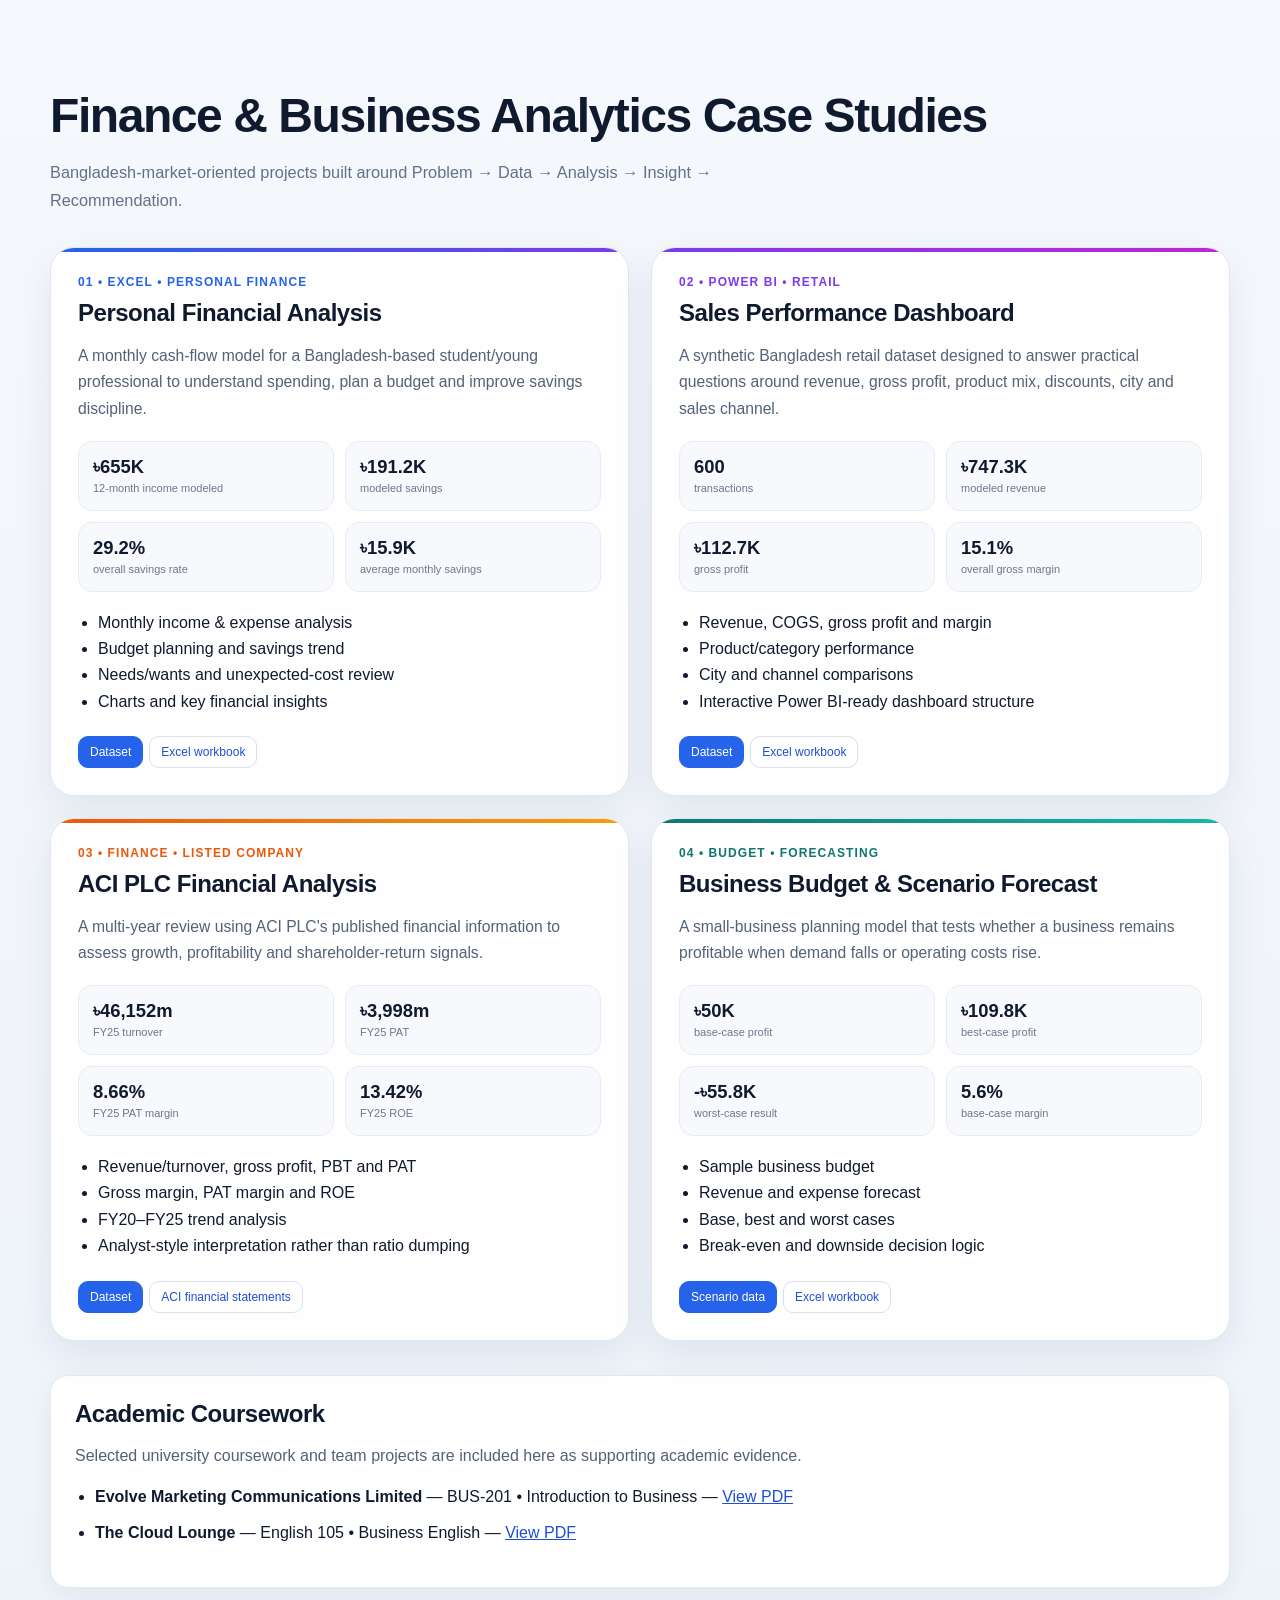
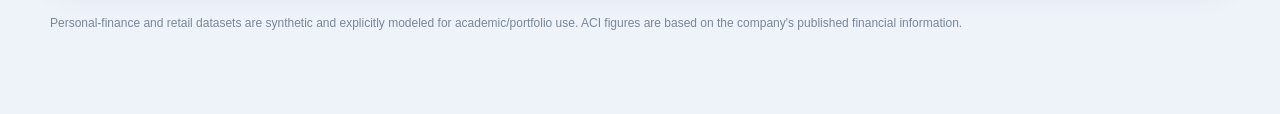
==== case-studies.html @ 83a497c0 "Add files via upload" ====
<!DOCTYPE html>

<html lang="en">
<head>
<meta charset="utf-8"/>
<meta content="width=device-width,initial-scale=1" name="viewport"/>
<title>Nazibul Islam | Finance &amp; Analytics Case Studies</title>
<style>

body{font-family:Arial,sans-serif;margin:0;background:#f6f8fb;color:#142033}
.wrap{max-width:1100px;margin:auto;padding:48px 22px}
h1{margin-bottom:8px}.sub{color:#617083;margin-bottom:32px}
.grid{display:grid;grid-template-columns:repeat(auto-fit,minmax(300px,1fr));gap:20px}
.card{background:#fff;border:1px solid #e3e8ef;border-radius:18px;padding:24px;box-shadow:0 8px 28px rgba(20,32,51,.06)}
.tag{font-size:12px;font-weight:700;letter-spacing:.08em;color:#4263eb}
h2{font-size:22px;margin:10px 0}.problem{color:#536275;line-height:1.55}
.metrics{display:grid;grid-template-columns:1fr 1fr;gap:10px;margin:18px 0}
.metric{background:#f2f5f9;padding:13px;border-radius:12px}.metric b{display:block;font-size:19px}.metric span{font-size:11px;color:#6c7888}
ul{padding-left:20px;line-height:1.65}.links a{display:inline-block;margin:5px 6px 0 0;padding:8px 11px;border:1px solid #d9e0ea;border-radius:9px;text-decoration:none;color:#1c4ed8;font-size:12px}
.note{font-size:12px;color:#7a8796;margin-top:28px}

.academic-extension{margin-top:34px;background:#fff;border:1px solid #e3e8ef;border-radius:18px;padding:24px;box-shadow:0 8px 28px rgba(20,32,51,.06)}
.academic-extension h2{margin:0 0 8px}
.academic-extension p{color:#536275;line-height:1.55}
.academic-extension li{margin:.6rem 0}
.academic-extension a{color:#1c4ed8}

:root{--ink:#101a2e;--muted:#627089;--line:#dfe7f3;--blue:#2563eb;--purple:#7c3aed;--orange:#ea580c;--teal:#0f766e}
body{font-family:"DM Sans",Inter,Arial,sans-serif;background:linear-gradient(180deg,#f5f8fc,#eef3fa);color:var(--ink)}
.wrap{max-width:1180px;padding:56px 24px 72px}.wrap>h1{font-size:clamp(2rem,4vw,3rem);letter-spacing:-.03em}.sub{font-size:1.02rem;line-height:1.7;max-width:780px;color:var(--muted)}
.grid{grid-template-columns:repeat(2,minmax(0,1fr));gap:22px}
.card{position:relative;border:1px solid var(--line);border-radius:24px;padding:27px;background:rgba(255,255,255,.94);box-shadow:0 14px 38px rgba(22,44,78,.08);transition:.28s ease;overflow:hidden}
.card:before{content:"";position:absolute;left:0;right:0;top:0;height:4px;background:linear-gradient(90deg,var(--blue),var(--purple))}.card:nth-child(2):before{background:linear-gradient(90deg,var(--purple),#c026d3)}.card:nth-child(3):before{background:linear-gradient(90deg,var(--orange),#f59e0b)}.card:nth-child(4):before{background:linear-gradient(90deg,var(--teal),#14b8a6)}
.card:hover{transform:translateY(-6px);box-shadow:0 22px 48px rgba(22,44,78,.13)}
.tag{color:var(--blue);font-weight:800;letter-spacing:.09em}.card:nth-child(2) .tag{color:var(--purple)}.card:nth-child(3) .tag{color:var(--orange)}.card:nth-child(4) .tag{color:var(--teal)}
h2{font-size:1.5rem;letter-spacing:-.02em}.problem{font-size:.98rem;line-height:1.7}.metrics{gap:11px}.metric{border:1px solid #e8edf4;background:#f7f9fc;border-radius:14px;padding:14px}.metric b{font-size:1.15rem}.links a{border-radius:10px;background:#fff}.links a:first-child{background:var(--blue);border-color:var(--blue);color:#fff}
@media(max-width:780px){.grid{grid-template-columns:1fr}.wrap{padding-top:36px}}
</style>
</head>
<body><main class="wrap">
<h1>Finance &amp; Business Analytics Case Studies</h1>
<p class="sub">Bangladesh-market-oriented projects built around Problem → Data → Analysis → Insight → Recommendation.</p>
<div class="grid">
<section class="card" id="personal-finance">
<div class="tag">01 • EXCEL • PERSONAL FINANCE</div><h2>Personal Financial Analysis</h2>
<p class="problem">A monthly cash-flow model for a Bangladesh-based student/young professional to understand spending, plan a budget and improve savings discipline.</p>
<div class="metrics"><div class="metric"><b>৳655K</b><span>12-month income modeled</span></div><div class="metric"><b>৳191.2K</b><span>modeled savings</span></div><div class="metric"><b>29.2%</b><span>overall savings rate</span></div><div class="metric"><b>৳15.9K</b><span>average monthly savings</span></div></div>
<ul><li>Monthly income &amp; expense analysis</li><li>Budget planning and savings trend</li><li>Needs/wants and unexpected-cost review</li><li>Charts and key financial insights</li></ul>
<div class="links"><a href="../projects/personal_finance_bangladesh_synthetic.csv">Dataset</a><a href="../projects/Nazibul_Bangladesh_Analytics_Project_Pack.xlsx">Excel workbook</a></div>
</section>
<section class="card" id="sales-performance">
<div class="tag">02 • POWER BI • RETAIL</div><h2>Sales Performance Dashboard</h2>
<p class="problem">A synthetic Bangladesh retail dataset designed to answer practical questions around revenue, gross profit, product mix, discounts, city and sales channel.</p>
<div class="metrics"><div class="metric"><b>600</b><span>transactions</span></div><div class="metric"><b>৳747.3K</b><span>modeled revenue</span></div><div class="metric"><b>৳112.7K</b><span>gross profit</span></div><div class="metric"><b>15.1%</b><span>overall gross margin</span></div></div>
<ul><li>Revenue, COGS, gross profit and margin</li><li>Product/category performance</li><li>City and channel comparisons</li><li>Interactive Power BI-ready dashboard structure</li></ul>
<div class="links"><a href="../projects/retail_sales_bangladesh_synthetic.csv">Dataset</a><a href="../projects/Nazibul_Bangladesh_Analytics_Project_Pack.xlsx">Excel workbook</a></div>
</section>
<section class="card" id="aci-analysis">
<div class="tag">03 • FINANCE • LISTED COMPANY</div><h2>ACI PLC Financial Analysis</h2>
<p class="problem">A multi-year review using ACI PLC's published financial information to assess growth, profitability and shareholder-return signals.</p>
<div class="metrics"><div class="metric"><b>৳46,152m</b><span>FY25 turnover</span></div><div class="metric"><b>৳3,998m</b><span>FY25 PAT</span></div><div class="metric"><b>8.66%</b><span>FY25 PAT margin</span></div><div class="metric"><b>13.42%</b><span>FY25 ROE</span></div></div>
<ul><li>Revenue/turnover, gross profit, PBT and PAT</li><li>Gross margin, PAT margin and ROE</li><li>FY20–FY25 trend analysis</li><li>Analyst-style interpretation rather than ratio dumping</li></ul>
<div class="links"><a href="../projects/retail_sales_bangladesh_synthetic.csv">Dataset</a><a href="https://www.aci-bd.com/financials/" rel="noopener noreferrer" target="_blank">ACI financial statements</a></div>
</section>
<section class="card" id="budget-forecast">
<div class="tag">04 • BUDGET • FORECASTING</div><h2>Business Budget &amp; Scenario Forecast</h2>
<p class="problem">A small-business planning model that tests whether a business remains profitable when demand falls or operating costs rise.</p>
<div class="metrics"><div class="metric"><b>৳50K</b><span>base-case profit</span></div><div class="metric"><b>৳109.8K</b><span>best-case profit</span></div><div class="metric"><b>-৳55.8K</b><span>worst-case result</span></div><div class="metric"><b>5.6%</b><span>base-case margin</span></div></div>
<ul><li>Sample business budget</li><li>Revenue and expense forecast</li><li>Base, best and worst cases</li><li>Break-even and downside decision logic</li></ul>
<div class="links"><a href="../projects/business_budget_scenarios.csv">Scenario data</a><a href="../projects/Nazibul_Bangladesh_Analytics_Project_Pack.xlsx">Excel workbook</a></div>
</section>
</div>
<section class="academic-extension"><h2>Academic Coursework</h2><p>Selected university coursework and team projects are included here as supporting academic evidence.</p><ul><li><strong>Evolve Marketing Communications Limited</strong> — BUS-201 • Introduction to Business — <a href="The_Evolve_MCL.pdf" rel="noopener noreferrer" target="_blank">View PDF</a></li><li><strong>The Cloud Lounge</strong> — English 105 • Business English — <a href="The_Cloud_Lounge.pdf" rel="noopener noreferrer" target="_blank">View PDF</a></li></ul></section><p class="note">Personal-finance and retail datasets are synthetic and explicitly modeled for academic/portfolio use. ACI figures are based on the company's published financial information.</p>
</main></body></html>
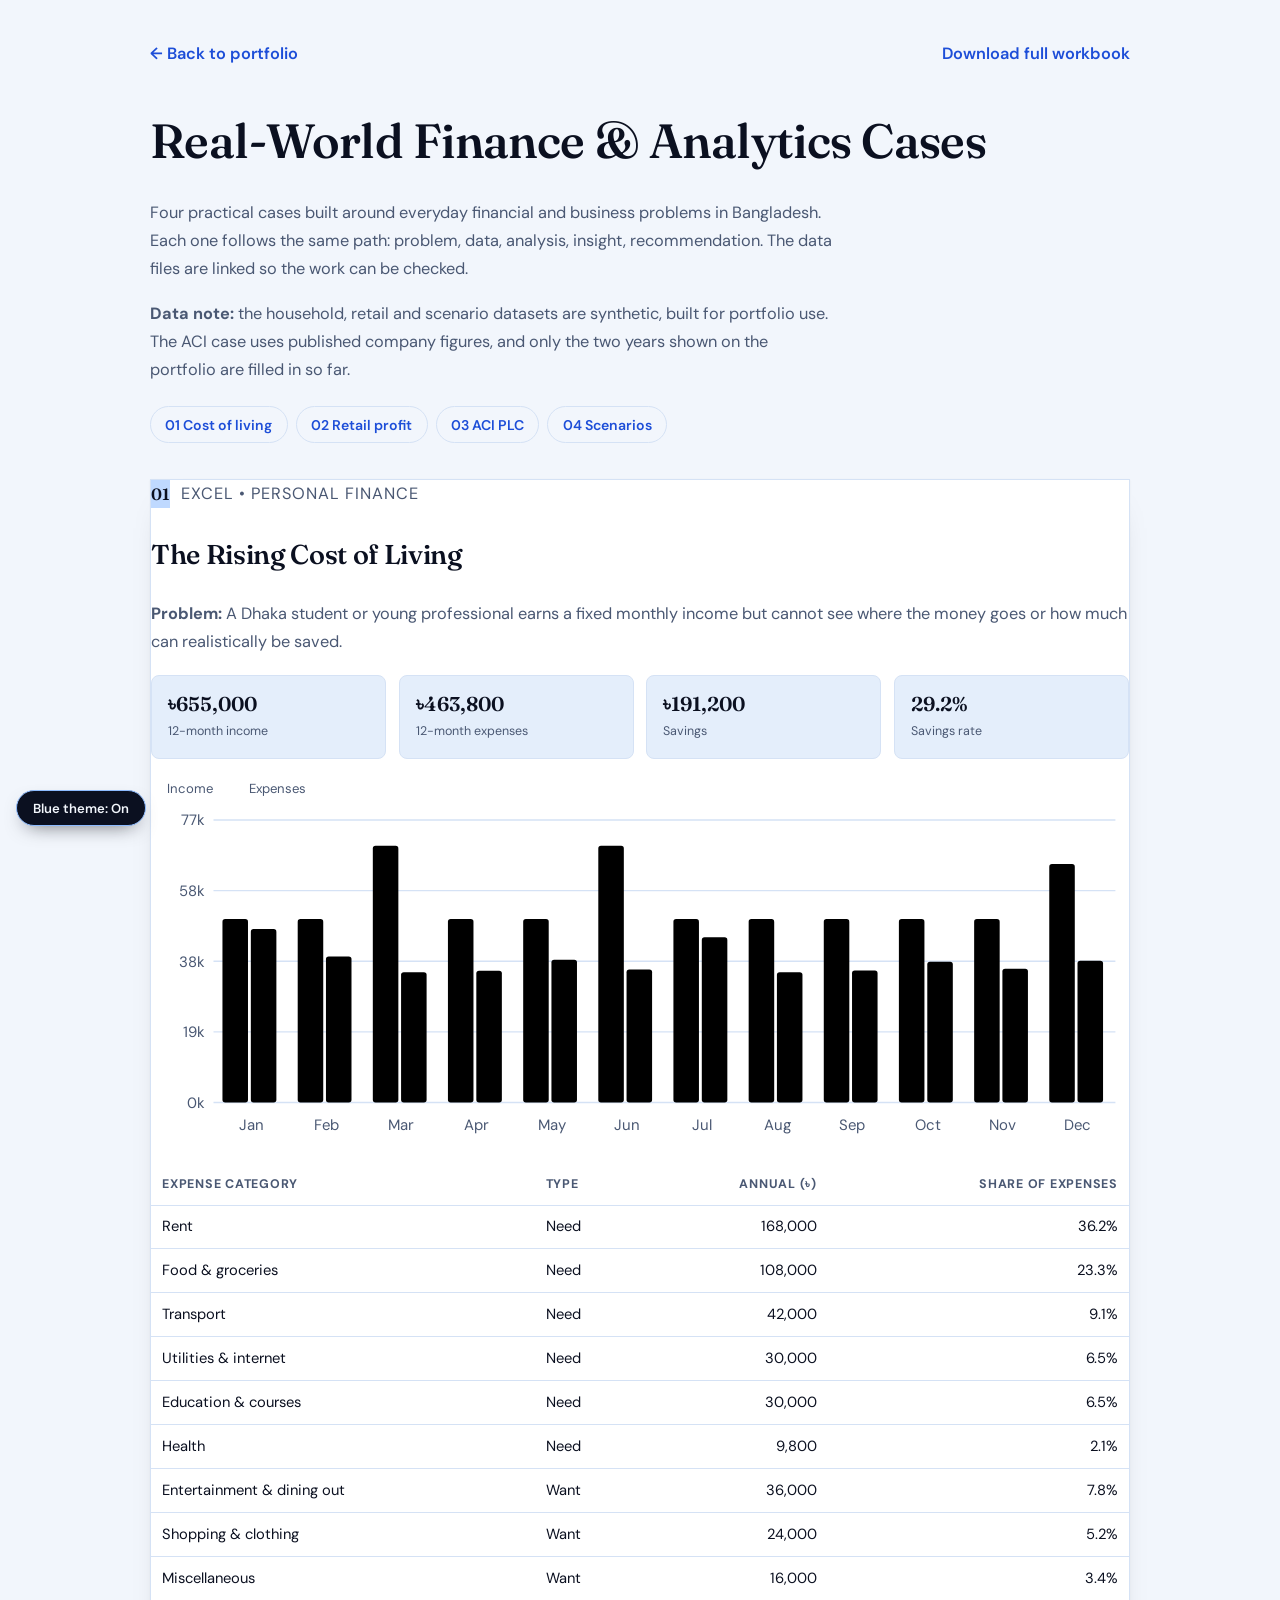
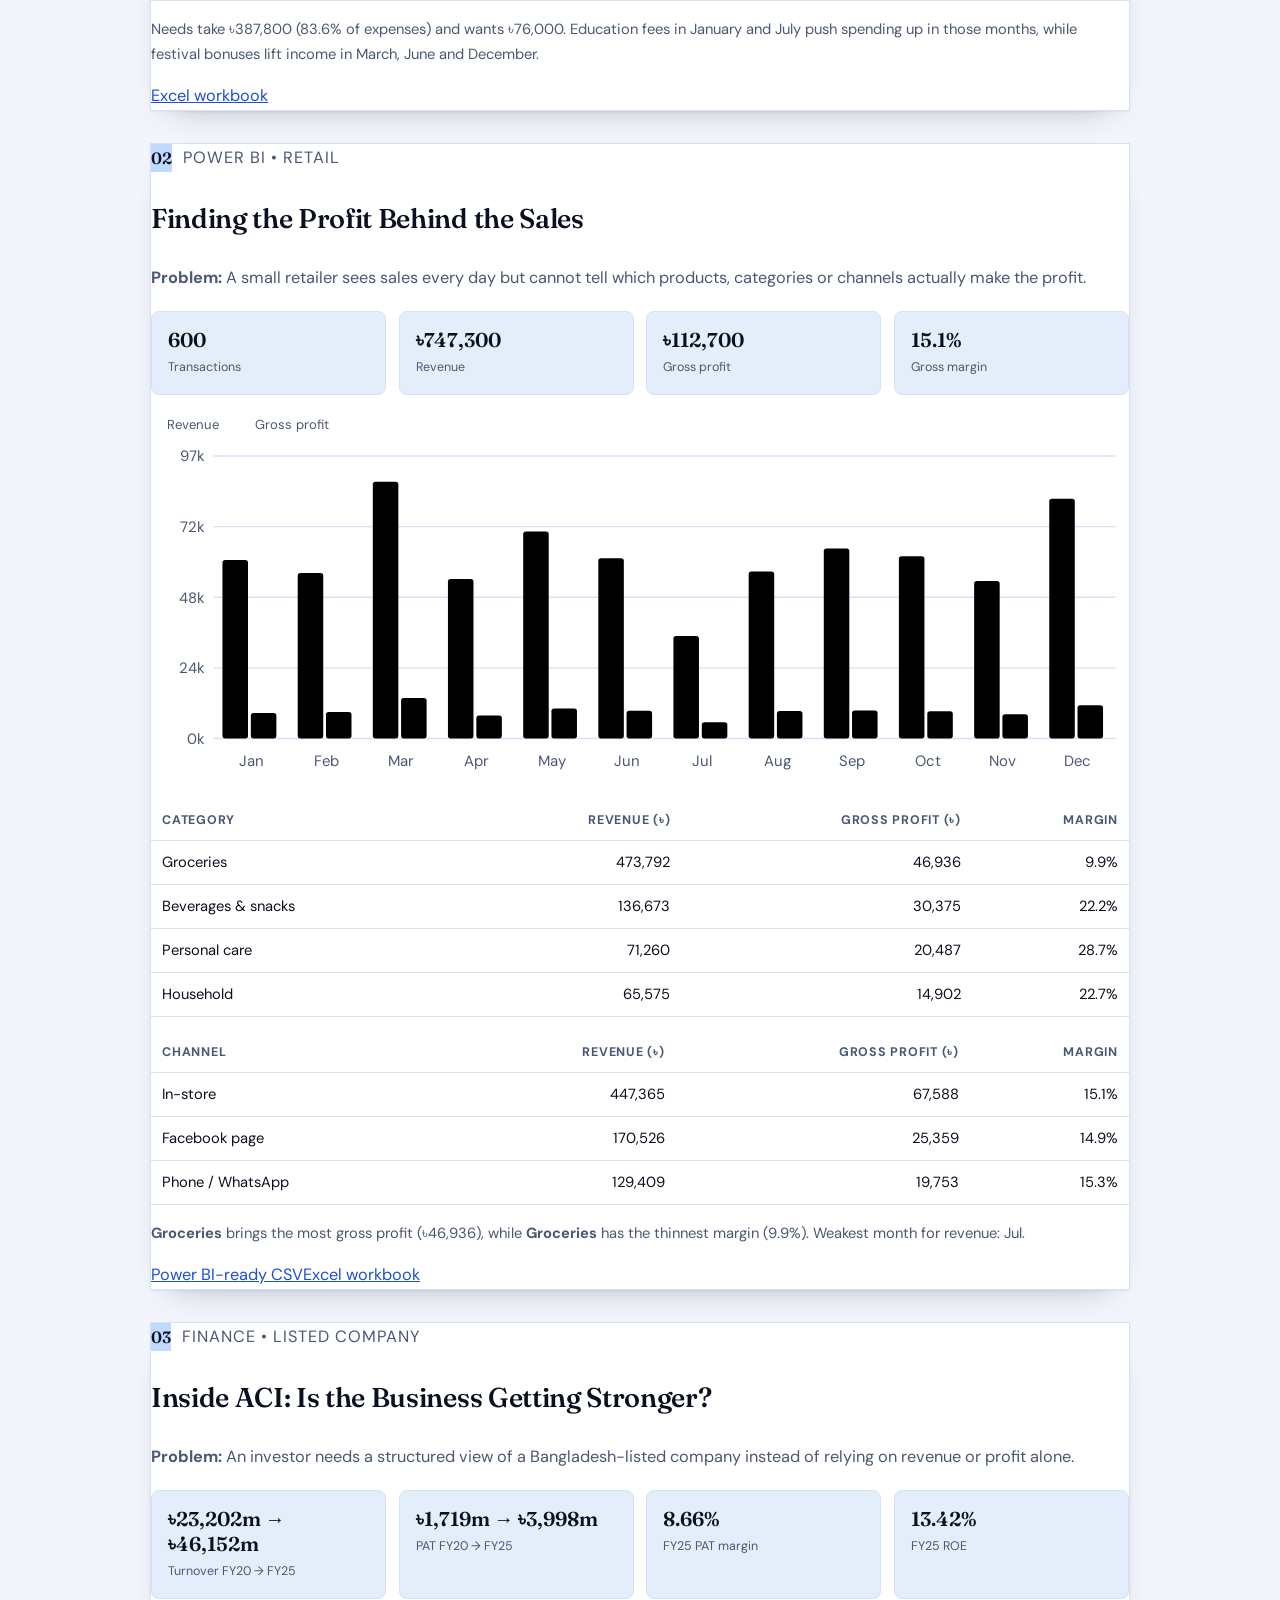
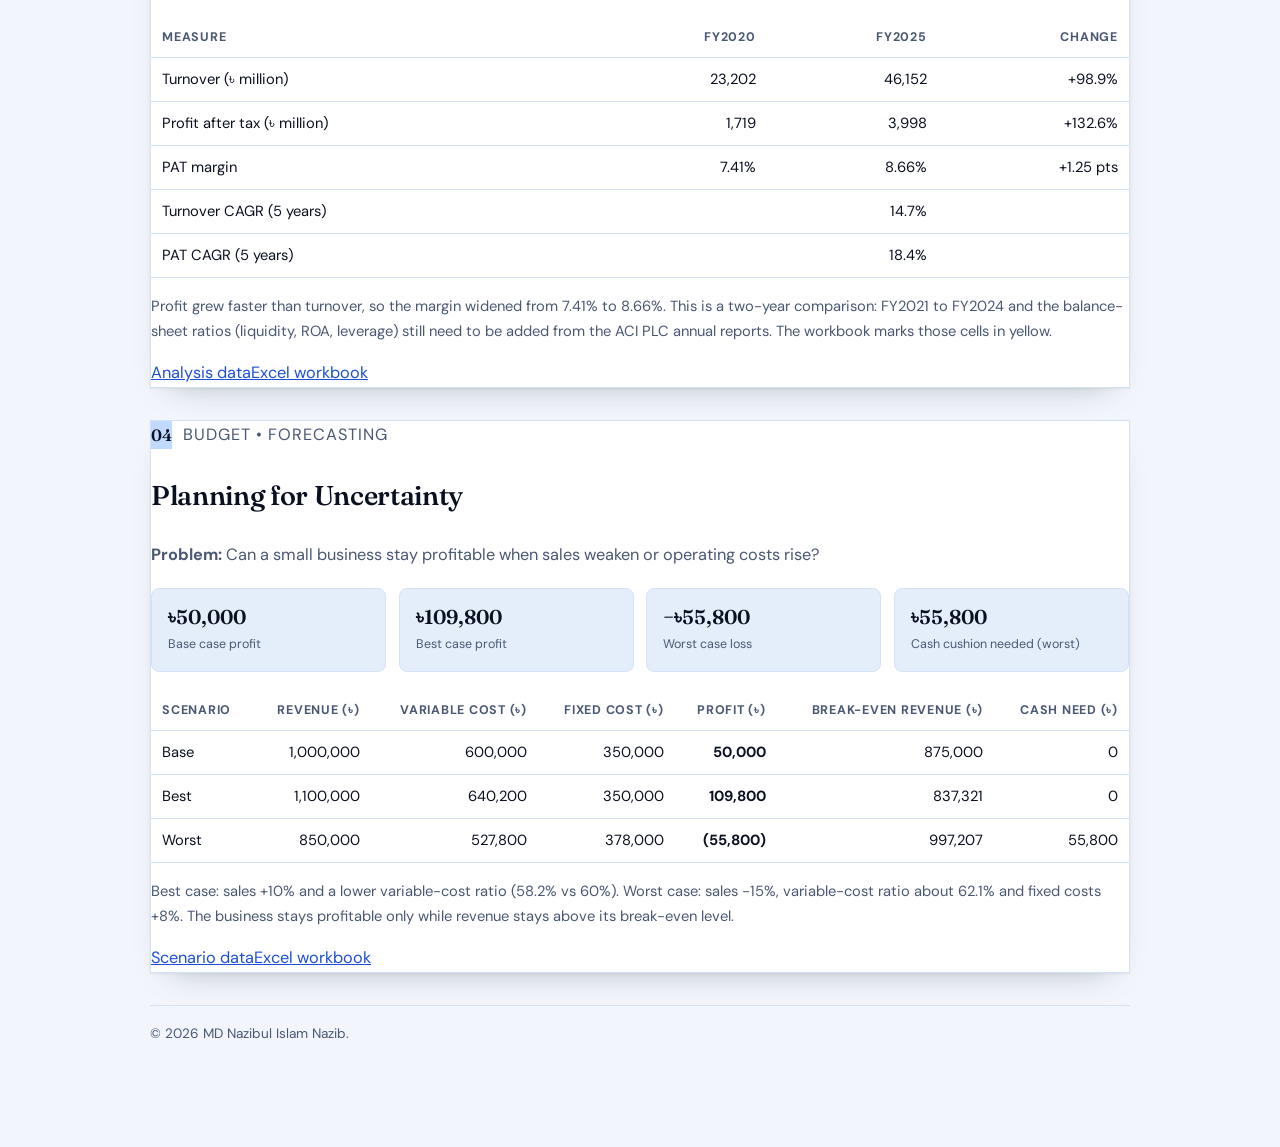
==== commit 103ccb49: "Add files via upload Update case studies footer" ====
--- a/case-studies.html
+++ b/case-studies.html
@@ -1,74 +1,53 @@
 <!DOCTYPE html>
-
-<html lang="en">
+<html lang="en" class="theme">
 <head>
-<meta charset="utf-8"/>
-<meta content="width=device-width,initial-scale=1" name="viewport"/>
-<title>Nazibul Islam | Finance &amp; Analytics Case Studies</title>
+<meta charset="UTF-8"><meta name="viewport" content="width=device-width, initial-scale=1.0">
+<title>Case Studies | MD Nazibul Islam Nazib</title>
+<meta name="description" content="Four Bangladesh-market finance and analytics case studies: household budget, retail profit, ACI PLC and scenario planning.">
+<script>try{var m=localStorage.getItem('mode');if(m==='dark'||(!m&&matchMedia('(prefers-color-scheme: dark)').matches))document.documentElement.classList.add('dark')}catch(e){}</script>
+<link rel="preconnect" href="https://fonts.googleapis.com"><link rel="preconnect" href="https://fonts.gstatic.com" crossorigin>
+<link href="https://fonts.googleapis.com/css2?family=DM+Sans:opsz,wght@9..40,400;9..40,500;9..40,600;9..40,700&family=Fraunces:ital,opsz,wght@0,9..144,400;0,9..144,540;0,9..144,600;1,9..144,500&display=swap" rel="stylesheet">
+<link rel="stylesheet" href="../css/ux-theme.css">
 <style>
-
-body{font-family:Arial,sans-serif;margin:0;background:#f6f8fb;color:#142033}
-.wrap{max-width:1100px;margin:auto;padding:48px 22px}
-h1{margin-bottom:8px}.sub{color:#617083;margin-bottom:32px}
-.grid{display:grid;grid-template-columns:repeat(auto-fit,minmax(300px,1fr));gap:20px}
-.card{background:#fff;border:1px solid #e3e8ef;border-radius:18px;padding:24px;box-shadow:0 8px 28px rgba(20,32,51,.06)}
-.tag{font-size:12px;font-weight:700;letter-spacing:.08em;color:#4263eb}
-h2{font-size:22px;margin:10px 0}.problem{color:#536275;line-height:1.55}
-.metrics{display:grid;grid-template-columns:1fr 1fr;gap:10px;margin:18px 0}
-.metric{background:#f2f5f9;padding:13px;border-radius:12px}.metric b{display:block;font-size:19px}.metric span{font-size:11px;color:#6c7888}
-ul{padding-left:20px;line-height:1.65}.links a{display:inline-block;margin:5px 6px 0 0;padding:8px 11px;border:1px solid #d9e0ea;border-radius:9px;text-decoration:none;color:#1c4ed8;font-size:12px}
-.note{font-size:12px;color:#7a8796;margin-top:28px}
-
-.academic-extension{margin-top:34px;background:#fff;border:1px solid #e3e8ef;border-radius:18px;padding:24px;box-shadow:0 8px 28px rgba(20,32,51,.06)}
-.academic-extension h2{margin:0 0 8px}
-.academic-extension p{color:#536275;line-height:1.55}
-.academic-extension li{margin:.6rem 0}
-.academic-extension a{color:#1c4ed8}
-
-:root{--ink:#101a2e;--muted:#627089;--line:#dfe7f3;--blue:#2563eb;--purple:#7c3aed;--orange:#ea580c;--teal:#0f766e}
-body{font-family:"DM Sans",Inter,Arial,sans-serif;background:linear-gradient(180deg,#f5f8fc,#eef3fa);color:var(--ink)}
-.wrap{max-width:1180px;padding:56px 24px 72px}.wrap>h1{font-size:clamp(2rem,4vw,3rem);letter-spacing:-.03em}.sub{font-size:1.02rem;line-height:1.7;max-width:780px;color:var(--muted)}
-.grid{grid-template-columns:repeat(2,minmax(0,1fr));gap:22px}
-.card{position:relative;border:1px solid var(--line);border-radius:24px;padding:27px;background:rgba(255,255,255,.94);box-shadow:0 14px 38px rgba(22,44,78,.08);transition:.28s ease;overflow:hidden}
-.card:before{content:"";position:absolute;left:0;right:0;top:0;height:4px;background:linear-gradient(90deg,var(--blue),var(--purple))}.card:nth-child(2):before{background:linear-gradient(90deg,var(--purple),#c026d3)}.card:nth-child(3):before{background:linear-gradient(90deg,var(--orange),#f59e0b)}.card:nth-child(4):before{background:linear-gradient(90deg,var(--teal),#14b8a6)}
-.card:hover{transform:translateY(-6px);box-shadow:0 22px 48px rgba(22,44,78,.13)}
-.tag{color:var(--blue);font-weight:800;letter-spacing:.09em}.card:nth-child(2) .tag{color:var(--purple)}.card:nth-child(3) .tag{color:var(--orange)}.card:nth-child(4) .tag{color:var(--teal)}
-h2{font-size:1.5rem;letter-spacing:-.02em}.problem{font-size:.98rem;line-height:1.7}.metrics{gap:11px}.metric{border:1px solid #e8edf4;background:#f7f9fc;border-radius:14px;padding:14px}.metric b{font-size:1.15rem}.links a{border-radius:10px;background:#fff}.links a:first-child{background:var(--blue);border-color:var(--blue);color:#fff}
-@media(max-width:780px){.grid{grid-template-columns:1fr}.wrap{padding-top:36px}}
+.cs-wrap{width:min(980px,100% - 2rem);margin:0 auto;padding:2rem 0 5rem}
+.cs-top{display:flex;justify-content:space-between;align-items:center;gap:1rem;flex-wrap:wrap;margin-bottom:2rem}
+.cs-top a{font-weight:600;text-decoration:none}
+.cs-wrap h1{font-size:clamp(2rem,5vw,3rem);margin-bottom:.6rem}
+.cs-intro{max-width:62ch;margin-bottom:.8rem}
+.cs-toc{display:flex;flex-wrap:wrap;gap:.5rem;margin:1.4rem 0 2.2rem}
+.cs-toc a{padding:.35rem .9rem;border:1px solid var(--line);border-radius:99px;text-decoration:none;font-size:.88rem;font-weight:600;color:var(--ink)}
+.cs-toc a:hover{background:var(--tint)}
+.cs-case{margin:0 0 2rem}
+.cs-head{display:flex;gap:.7rem;align-items:center;margin-bottom:.4rem}
+.cs-case h2{font-size:1.7rem}
+.kpis{display:grid;grid-template-columns:repeat(auto-fit,minmax(170px,1fr));gap:.8rem;margin:1.2rem 0}
+.kpi{background:var(--bg-2);border:1px solid var(--line);border-radius:8px;padding:.9rem 1rem}
+.kpi strong{display:block;font:600 1.25rem var(--serif);color:var(--ink)}
+.kpi span{font-size:.78rem;color:var(--ink-2)}
+.tw{overflow-x:auto;margin:1rem 0}
+table{width:100%;border-collapse:collapse;font-size:.92rem}
+th,td{padding:.55rem .7rem;border-bottom:1px solid var(--line);text-align:left;white-space:nowrap}
+th{color:var(--ink-2);font-size:.78rem;letter-spacing:.06em;text-transform:uppercase}
+.num{text-align:right;font-variant-numeric:tabular-nums}
+.chart{overflow-x:auto}.chart svg{min-width:560px;width:100%;height:auto}
+.chart text{fill:var(--ink-2);font:11px var(--sans)}.gl{stroke:var(--line);stroke-width:1}
+.s1{fill:var(--tint-2);background:var(--tint-2)}.s2{fill:var(--accent-t);background:var(--accent-t)}
+.legend{display:flex;gap:1.2rem;font-size:.82rem;color:var(--ink-2);margin-top:.4rem}
+.lg i{display:inline-block;width:10px;height:10px;border-radius:2px;margin-right:.4rem}
+.note{font-size:.92rem}
+.cs-foot{font-size:.85rem;color:var(--ink-2);border-top:1px solid var(--line);padding-top:1rem}
 </style>
 </head>
-<body><main class="wrap">
-<h1>Finance &amp; Business Analytics Case Studies</h1>
-<p class="sub">Bangladesh-market-oriented projects built around Problem → Data → Analysis → Insight → Recommendation.</p>
-<div class="grid">
-<section class="card" id="personal-finance">
-<div class="tag">01 • EXCEL • PERSONAL FINANCE</div><h2>Personal Financial Analysis</h2>
-<p class="problem">A monthly cash-flow model for a Bangladesh-based student/young professional to understand spending, plan a budget and improve savings discipline.</p>
-<div class="metrics"><div class="metric"><b>৳655K</b><span>12-month income modeled</span></div><div class="metric"><b>৳191.2K</b><span>modeled savings</span></div><div class="metric"><b>29.2%</b><span>overall savings rate</span></div><div class="metric"><b>৳15.9K</b><span>average monthly savings</span></div></div>
-<ul><li>Monthly income &amp; expense analysis</li><li>Budget planning and savings trend</li><li>Needs/wants and unexpected-cost review</li><li>Charts and key financial insights</li></ul>
-<div class="links"><a href="../projects/personal_finance_bangladesh_synthetic.csv">Dataset</a><a href="../projects/Nazibul_Bangladesh_Analytics_Project_Pack.xlsx">Excel workbook</a></div>
-</section>
-<section class="card" id="sales-performance">
-<div class="tag">02 • POWER BI • RETAIL</div><h2>Sales Performance Dashboard</h2>
-<p class="problem">A synthetic Bangladesh retail dataset designed to answer practical questions around revenue, gross profit, product mix, discounts, city and sales channel.</p>
-<div class="metrics"><div class="metric"><b>600</b><span>transactions</span></div><div class="metric"><b>৳747.3K</b><span>modeled revenue</span></div><div class="metric"><b>৳112.7K</b><span>gross profit</span></div><div class="metric"><b>15.1%</b><span>overall gross margin</span></div></div>
-<ul><li>Revenue, COGS, gross profit and margin</li><li>Product/category performance</li><li>City and channel comparisons</li><li>Interactive Power BI-ready dashboard structure</li></ul>
-<div class="links"><a href="../projects/retail_sales_bangladesh_synthetic.csv">Dataset</a><a href="../projects/Nazibul_Bangladesh_Analytics_Project_Pack.xlsx">Excel workbook</a></div>
-</section>
-<section class="card" id="aci-analysis">
-<div class="tag">03 • FINANCE • LISTED COMPANY</div><h2>ACI PLC Financial Analysis</h2>
-<p class="problem">A multi-year review using ACI PLC's published financial information to assess growth, profitability and shareholder-return signals.</p>
-<div class="metrics"><div class="metric"><b>৳46,152m</b><span>FY25 turnover</span></div><div class="metric"><b>৳3,998m</b><span>FY25 PAT</span></div><div class="metric"><b>8.66%</b><span>FY25 PAT margin</span></div><div class="metric"><b>13.42%</b><span>FY25 ROE</span></div></div>
-<ul><li>Revenue/turnover, gross profit, PBT and PAT</li><li>Gross margin, PAT margin and ROE</li><li>FY20–FY25 trend analysis</li><li>Analyst-style interpretation rather than ratio dumping</li></ul>
-<div class="links"><a href="../projects/retail_sales_bangladesh_synthetic.csv">Dataset</a><a href="https://www.aci-bd.com/financials/" rel="noopener noreferrer" target="_blank">ACI financial statements</a></div>
-</section>
-<section class="card" id="budget-forecast">
-<div class="tag">04 • BUDGET • FORECASTING</div><h2>Business Budget &amp; Scenario Forecast</h2>
-<p class="problem">A small-business planning model that tests whether a business remains profitable when demand falls or operating costs rise.</p>
-<div class="metrics"><div class="metric"><b>৳50K</b><span>base-case profit</span></div><div class="metric"><b>৳109.8K</b><span>best-case profit</span></div><div class="metric"><b>-৳55.8K</b><span>worst-case result</span></div><div class="metric"><b>5.6%</b><span>base-case margin</span></div></div>
-<ul><li>Sample business budget</li><li>Revenue and expense forecast</li><li>Base, best and worst cases</li><li>Break-even and downside decision logic</li></ul>
-<div class="links"><a href="../projects/business_budget_scenarios.csv">Scenario data</a><a href="../projects/Nazibul_Bangladesh_Analytics_Project_Pack.xlsx">Excel workbook</a></div>
-</section>
+<body>
+<div class="cs-wrap">
+<div class="cs-top"><a href="../index.html#academic-work">&larr; Back to portfolio</a><a href="Nazibul_Bangladesh_Analytics_Project_Pack.xlsx">Download full workbook</a></div>
+<h1>Real-World Finance &amp; Analytics Cases</h1>
+<p class="cs-intro">Four practical cases built around everyday financial and business problems in Bangladesh. Each one follows the same path: problem, data, analysis, insight, recommendation. The data files are linked so the work can be checked.</p>
+<p class="cs-intro"><strong>Data note:</strong> the household, retail and scenario datasets are synthetic, built for portfolio use. The ACI case uses published company figures, and only the two years shown on the portfolio are filled in so far.</p>
+<nav class="cs-toc" aria-label="Cases"><a href="#case1">01 Cost of living</a><a href="#case2">02 Retail profit</a><a href="#case3">03 ACI PLC</a><a href="#case4">04 Scenarios</a></nav>
+<section class="academic-card cs-case" id="case1"><div class="academic-card-body"><div class="cs-head"><span class="card-num-badge">01</span><span class="card-tag">EXCEL • PERSONAL FINANCE</span></div><h2>The Rising Cost of Living</h2><p class="case-problem"><strong>Problem:</strong> A Dhaka student or young professional earns a fixed monthly income but cannot see where the money goes or how much can realistically be saved.</p><div class="kpis"><div class="kpi"><strong>৳655,000</strong><span>12-month income</span></div><div class="kpi"><strong>৳463,800</strong><span>12-month expenses</span></div><div class="kpi"><strong>৳191,200</strong><span>Savings</span></div><div class="kpi"><strong>29.2%</strong><span>Savings rate</span></div></div><div class="legend"><span class="lg"><i class="s1"></i>Income</span><span class="lg"><i class="s2"></i>Expenses</span></div><div class="chart"><svg viewBox="0 0 720 250" role="img" aria-label="Income and Expenses by month"><line x1="46" x2="710" y1="14.0" y2="14.0" class="gl"/><text x="40" y="18.0" text-anchor="end">77k</text><line x1="46" x2="710" y1="66.0" y2="66.0" class="gl"/><text x="40" y="70.0" text-anchor="end">58k</text><line x1="46" x2="710" y1="118.0" y2="118.0" class="gl"/><text x="40" y="122.0" text-anchor="end">38k</text><line x1="46" x2="710" y1="170.0" y2="170.0" class="gl"/><text x="40" y="174.0" text-anchor="end">19k</text><line x1="46" x2="710" y1="222.0" y2="222.0" class="gl"/><text x="40" y="226.0" text-anchor="end">0k</text><rect x="52.6" y="86.9" width="18.8" height="135.1" rx="2" class="s1"/><rect x="73.5" y="94.2" width="18.8" height="127.8" rx="2" class="s2"/><text x="73.7" y="242" text-anchor="middle">Jan</text><rect x="108.0" y="86.9" width="18.8" height="135.1" rx="2" class="s1"/><rect x="128.8" y="114.4" width="18.8" height="107.6" rx="2" class="s2"/><text x="129.0" y="242" text-anchor="middle">Feb</text><rect x="163.3" y="32.9" width="18.8" height="189.1" rx="2" class="s1"/><rect x="184.1" y="126.0" width="18.8" height="96.0" rx="2" class="s2"/><text x="184.3" y="242" text-anchor="middle">Mar</text><rect x="218.6" y="86.9" width="18.8" height="135.1" rx="2" class="s1"/><rect x="239.5" y="125.0" width="18.8" height="97.0" rx="2" class="s2"/><text x="239.7" y="242" text-anchor="middle">Apr</text><rect x="274.0" y="86.9" width="18.8" height="135.1" rx="2" class="s1"/><rect x="294.8" y="116.8" width="18.8" height="105.2" rx="2" class="s2"/><text x="295.0" y="242" text-anchor="middle">May</text><rect x="329.3" y="32.9" width="18.8" height="189.1" rx="2" class="s1"/><rect x="350.1" y="124.1" width="18.8" height="97.9" rx="2" class="s2"/><text x="350.3" y="242" text-anchor="middle">Jun</text><rect x="384.6" y="86.9" width="18.8" height="135.1" rx="2" class="s1"/><rect x="405.5" y="100.4" width="18.8" height="121.6" rx="2" class="s2"/><text x="405.7" y="242" text-anchor="middle">Jul</text><rect x="440.0" y="86.9" width="18.8" height="135.1" rx="2" class="s1"/><rect x="460.8" y="126.0" width="18.8" height="96.0" rx="2" class="s2"/><text x="461.0" y="242" text-anchor="middle">Aug</text><rect x="495.3" y="86.9" width="18.8" height="135.1" rx="2" class="s1"/><rect x="516.1" y="124.8" width="18.8" height="97.2" rx="2" class="s2"/><text x="516.3" y="242" text-anchor="middle">Sep</text><rect x="550.6" y="86.9" width="18.8" height="135.1" rx="2" class="s1"/><rect x="571.5" y="118.3" width="18.8" height="103.7" rx="2" class="s2"/><text x="571.7" y="242" text-anchor="middle">Oct</text><rect x="606.0" y="86.9" width="18.8" height="135.1" rx="2" class="s1"/><rect x="626.8" y="123.5" width="18.8" height="98.5" rx="2" class="s2"/><text x="627.0" y="242" text-anchor="middle">Nov</text><rect x="661.3" y="46.4" width="18.8" height="175.6" rx="2" class="s1"/><rect x="682.1" y="117.7" width="18.8" height="104.3" rx="2" class="s2"/><text x="682.3" y="242" text-anchor="middle">Dec</text></svg></div><div class="tw"><table><thead><tr><th class="">Expense category</th><th class="">Type</th><th class="num">Annual (৳)</th><th class="num">Share of expenses</th></tr></thead><tbody><tr><td class="">Rent</td><td class="">Need</td><td class="num">168,000</td><td class="num">36.2%</td></tr><tr><td class="">Food & groceries</td><td class="">Need</td><td class="num">108,000</td><td class="num">23.3%</td></tr><tr><td class="">Transport</td><td class="">Need</td><td class="num">42,000</td><td class="num">9.1%</td></tr><tr><td class="">Utilities & internet</td><td class="">Need</td><td class="num">30,000</td><td class="num">6.5%</td></tr><tr><td class="">Education & courses</td><td class="">Need</td><td class="num">30,000</td><td class="num">6.5%</td></tr><tr><td class="">Health</td><td class="">Need</td><td class="num">9,800</td><td class="num">2.1%</td></tr><tr><td class="">Entertainment & dining out</td><td class="">Want</td><td class="num">36,000</td><td class="num">7.8%</td></tr><tr><td class="">Shopping & clothing</td><td class="">Want</td><td class="num">24,000</td><td class="num">5.2%</td></tr><tr><td class="">Miscellaneous</td><td class="">Want</td><td class="num">16,000</td><td class="num">3.4%</td></tr></tbody></table></div><p class="note">Needs take ৳387,800 (83.6% of expenses) and wants ৳76,000. Education fees in January and July push spending up in those months, while festival bonuses lift income in March, June and December.</p><div class="case-links"><a href="Nazibul_Bangladesh_Analytics_Project_Pack.xlsx">Excel workbook</a></div></div></section><section class="academic-card cs-case" id="case2"><div class="academic-card-body"><div class="cs-head"><span class="card-num-badge">02</span><span class="card-tag">POWER BI • RETAIL</span></div><h2>Finding the Profit Behind the Sales</h2><p class="case-problem"><strong>Problem:</strong> A small retailer sees sales every day but cannot tell which products, categories or channels actually make the profit.</p><div class="kpis"><div class="kpi"><strong>600</strong><span>Transactions</span></div><div class="kpi"><strong>৳747,300</strong><span>Revenue</span></div><div class="kpi"><strong>৳112,700</strong><span>Gross profit</span></div><div class="kpi"><strong>15.1%</strong><span>Gross margin</span></div></div><div class="legend"><span class="lg"><i class="s1"></i>Revenue</span><span class="lg"><i class="s2"></i>Gross profit</span></div><div class="chart"><svg viewBox="0 0 720 250" role="img" aria-label="Revenue and Gross profit by month"><line x1="46" x2="710" y1="14.0" y2="14.0" class="gl"/><text x="40" y="18.0" text-anchor="end">97k</text><line x1="46" x2="710" y1="66.0" y2="66.0" class="gl"/><text x="40" y="70.0" text-anchor="end">72k</text><line x1="46" x2="710" y1="118.0" y2="118.0" class="gl"/><text x="40" y="122.0" text-anchor="end">48k</text><line x1="46" x2="710" y1="170.0" y2="170.0" class="gl"/><text x="40" y="174.0" text-anchor="end">24k</text><line x1="46" x2="710" y1="222.0" y2="222.0" class="gl"/><text x="40" y="226.0" text-anchor="end">0k</text><rect x="52.6" y="90.6" width="18.8" height="131.4" rx="2" class="s1"/><rect x="73.5" y="203.2" width="18.8" height="18.8" rx="2" class="s2"/><text x="73.7" y="242" text-anchor="middle">Jan</text><rect x="108.0" y="100.2" width="18.8" height="121.8" rx="2" class="s1"/><rect x="128.8" y="202.5" width="18.8" height="19.5" rx="2" class="s2"/><text x="129.0" y="242" text-anchor="middle">Feb</text><rect x="163.3" y="32.9" width="18.8" height="189.1" rx="2" class="s1"/><rect x="184.1" y="192.2" width="18.8" height="29.8" rx="2" class="s2"/><text x="184.3" y="242" text-anchor="middle">Mar</text><rect x="218.6" y="104.5" width="18.8" height="117.5" rx="2" class="s1"/><rect x="239.5" y="205.1" width="18.8" height="16.9" rx="2" class="s2"/><text x="239.7" y="242" text-anchor="middle">Apr</text><rect x="274.0" y="69.5" width="18.8" height="152.5" rx="2" class="s1"/><rect x="294.8" y="199.9" width="18.8" height="22.1" rx="2" class="s2"/><text x="295.0" y="242" text-anchor="middle">May</text><rect x="329.3" y="89.3" width="18.8" height="132.7" rx="2" class="s1"/><rect x="350.1" y="201.5" width="18.8" height="20.5" rx="2" class="s2"/><text x="350.3" y="242" text-anchor="middle">Jun</text><rect x="384.6" y="146.5" width="18.8" height="75.5" rx="2" class="s1"/><rect x="405.5" y="210.0" width="18.8" height="12.0" rx="2" class="s2"/><text x="405.7" y="242" text-anchor="middle">Jul</text><rect x="440.0" y="99.0" width="18.8" height="123.0" rx="2" class="s1"/><rect x="460.8" y="201.8" width="18.8" height="20.2" rx="2" class="s2"/><text x="461.0" y="242" text-anchor="middle">Aug</text><rect x="495.3" y="82.0" width="18.8" height="140.0" rx="2" class="s1"/><rect x="516.1" y="201.4" width="18.8" height="20.6" rx="2" class="s2"/><text x="516.3" y="242" text-anchor="middle">Sep</text><rect x="550.6" y="87.8" width="18.8" height="134.2" rx="2" class="s1"/><rect x="571.5" y="201.9" width="18.8" height="20.1" rx="2" class="s2"/><text x="571.7" y="242" text-anchor="middle">Oct</text><rect x="606.0" y="106.1" width="18.8" height="115.9" rx="2" class="s1"/><rect x="626.8" y="204.1" width="18.8" height="17.9" rx="2" class="s2"/><text x="627.0" y="242" text-anchor="middle">Nov</text><rect x="661.3" y="45.4" width="18.8" height="176.6" rx="2" class="s1"/><rect x="682.1" y="197.5" width="18.8" height="24.5" rx="2" class="s2"/><text x="682.3" y="242" text-anchor="middle">Dec</text></svg></div><div class="tw"><table><thead><tr><th class="">Category</th><th class="num">Revenue (৳)</th><th class="num">Gross profit (৳)</th><th class="num">Margin</th></tr></thead><tbody><tr><td class="">Groceries</td><td class="num">473,792</td><td class="num">46,936</td><td class="num">9.9%</td></tr><tr><td class="">Beverages & snacks</td><td class="num">136,673</td><td class="num">30,375</td><td class="num">22.2%</td></tr><tr><td class="">Personal care</td><td class="num">71,260</td><td class="num">20,487</td><td class="num">28.7%</td></tr><tr><td class="">Household</td><td class="num">65,575</td><td class="num">14,902</td><td class="num">22.7%</td></tr></tbody></table></div><div class="tw"><table><thead><tr><th class="">Channel</th><th class="num">Revenue (৳)</th><th class="num">Gross profit (৳)</th><th class="num">Margin</th></tr></thead><tbody><tr><td class="">In-store</td><td class="num">447,365</td><td class="num">67,588</td><td class="num">15.1%</td></tr><tr><td class="">Facebook page</td><td class="num">170,526</td><td class="num">25,359</td><td class="num">14.9%</td></tr><tr><td class="">Phone / WhatsApp</td><td class="num">129,409</td><td class="num">19,753</td><td class="num">15.3%</td></tr></tbody></table></div><p class="note"><strong>Groceries</strong> brings the most gross profit (৳46,936), while <strong>Groceries</strong> has the thinnest margin (9.9%). Weakest month for revenue: Jul.</p><div class="case-links"><a href="retail_sales_bangladesh_synthetic.csv">Power BI-ready CSV</a><a href="Nazibul_Bangladesh_Analytics_Project_Pack.xlsx">Excel workbook</a></div></div></section><section class="academic-card cs-case" id="case3"><div class="academic-card-body"><div class="cs-head"><span class="card-num-badge">03</span><span class="card-tag">FINANCE • LISTED COMPANY</span></div><h2>Inside ACI: Is the Business Getting Stronger?</h2><p class="case-problem"><strong>Problem:</strong> An investor needs a structured view of a Bangladesh-listed company instead of relying on revenue or profit alone.</p><div class="kpis"><div class="kpi"><strong>৳23,202m → ৳46,152m</strong><span>Turnover FY20 → FY25</span></div><div class="kpi"><strong>৳1,719m → ৳3,998m</strong><span>PAT FY20 → FY25</span></div><div class="kpi"><strong>8.66%</strong><span>FY25 PAT margin</span></div><div class="kpi"><strong>13.42%</strong><span>FY25 ROE</span></div></div><div class="tw"><table><thead><tr><th class="">Measure</th><th class="num">FY2020</th><th class="num">FY2025</th><th class="num">Change</th></tr></thead><tbody><tr><td class="">Turnover (৳ million)</td><td class="num">23,202</td><td class="num">46,152</td><td class="num">+98.9%</td></tr><tr><td class="">Profit after tax (৳ million)</td><td class="num">1,719</td><td class="num">3,998</td><td class="num">+132.6%</td></tr><tr><td class="">PAT margin</td><td class="num">7.41%</td><td class="num">8.66%</td><td class="num">+1.25 pts</td></tr><tr><td class="">Turnover CAGR (5 years)</td><td class="num"></td><td class="num">14.7%</td><td class="num"></td></tr><tr><td class="">PAT CAGR (5 years)</td><td class="num"></td><td class="num">18.4%</td><td class="num"></td></tr></tbody></table></div><p class="note">Profit grew faster than turnover, so the margin widened from 7.41% to 8.66%. This is a two-year comparison: FY2021 to FY2024 and the balance-sheet ratios (liquidity, ROA, leverage) still need to be added from the ACI PLC annual reports. The workbook marks those cells in yellow.</p><div class="case-links"><a href="aci_plc_financial_analysis_fy2020_fy2025.csv">Analysis data</a><a href="Nazibul_Bangladesh_Analytics_Project_Pack.xlsx">Excel workbook</a></div></div></section><section class="academic-card cs-case" id="case4"><div class="academic-card-body"><div class="cs-head"><span class="card-num-badge">04</span><span class="card-tag">BUDGET • FORECASTING</span></div><h2>Planning for Uncertainty</h2><p class="case-problem"><strong>Problem:</strong> Can a small business stay profitable when sales weaken or operating costs rise?</p><div class="kpis"><div class="kpi"><strong>৳50,000</strong><span>Base case profit</span></div><div class="kpi"><strong>৳109,800</strong><span>Best case profit</span></div><div class="kpi"><strong>−৳55,800</strong><span>Worst case loss</span></div><div class="kpi"><strong>৳55,800</strong><span>Cash cushion needed (worst)</span></div></div><div class="tw"><table><thead><tr><th class="">Scenario</th><th class="num">Revenue (৳)</th><th class="num">Variable cost (৳)</th><th class="num">Fixed cost (৳)</th><th class="num">Profit (৳)</th><th class="num">Break-even revenue (৳)</th><th class="num">Cash need (৳)</th></tr></thead><tbody><tr><td class="">Base</td><td class="num">1,000,000</td><td class="num">600,000</td><td class="num">350,000</td><td class="num"><strong>50,000</strong></td><td class="num">875,000</td><td class="num">0</td></tr><tr><td class="">Best</td><td class="num">1,100,000</td><td class="num">640,200</td><td class="num">350,000</td><td class="num"><strong>109,800</strong></td><td class="num">837,321</td><td class="num">0</td></tr><tr><td class="">Worst</td><td class="num">850,000</td><td class="num">527,800</td><td class="num">378,000</td><td class="num"><strong>(55,800)</strong></td><td class="num">997,207</td><td class="num">55,800</td></tr></tbody></table></div><p class="note">Best case: sales +10% and a lower variable-cost ratio (58.2% vs 60%). Worst case: sales −15%, variable-cost ratio about 62.1% and fixed costs +8%. The business stays profitable only while revenue stays above its break-even level.</p><div class="case-links"><a href="business_budget_scenarios.csv">Scenario data</a><a href="Nazibul_Bangladesh_Analytics_Project_Pack.xlsx">Excel workbook</a></div></div></section>
+<p class="cs-foot">&copy; 2026 MD Nazibul Islam Nazib.</p>
 </div>
-<section class="academic-extension"><h2>Academic Coursework</h2><p>Selected university coursework and team projects are included here as supporting academic evidence.</p><ul><li><strong>Evolve Marketing Communications Limited</strong> — BUS-201 • Introduction to Business — <a href="The_Evolve_MCL.pdf" rel="noopener noreferrer" target="_blank">View PDF</a></li><li><strong>The Cloud Lounge</strong> — English 105 • Business English — <a href="The_Cloud_Lounge.pdf" rel="noopener noreferrer" target="_blank">View PDF</a></li></ul></section><p class="note">Personal-finance and retail datasets are synthetic and explicitly modeled for academic/portfolio use. ACI figures are based on the company's published financial information.</p>
-</main></body></html>+<script src="../js/ux-theme.js"></script>
+</body>
+</html>
--- a/css/ux-theme.css
+++ b/css/ux-theme.css
@@ -0,0 +1,154 @@
+/* ux-theme.css — blue / light-blue / black theme. Everything is scoped to html.theme, so the toggle restores your original theme.
+   Needs these fonts in <head>: Fraunces (headings) + DM Sans (body). */
+html.theme{--bg:#F2F6FC;--bg-2:#E4EEFB;--paper:#FFFFFF;--ink:#0B1020;--ink-2:#4A5873;--blue:#2563EB;--sky:#BFD9FF;--sky-2:#8DBBFF;--sky-d:#1D4ED8;--line:#D5E2F5;--serif:'Fraunces',Georgia,'Times New Roman',serif;--sans:'DM Sans',system-ui,sans-serif;color-scheme:light}
+html.theme body{background:var(--bg);color:var(--ink);font-family:var(--sans);font-size:1.02rem;line-height:1.72;font-feature-settings:"lnum","tnum"}
+html.theme :is(button,input){font-family:inherit}
+html.theme :is(h1,h2,h3,h4,.hero-name,.section-title,.text-lead,.case-title,.case-card-title,.skill-card-title,.metric-value,.metric-box strong){font-family:var(--serif);font-optical-sizing:auto;font-weight:560;color:var(--ink);letter-spacing:-.012em}
+html.theme :is(p,.section-subtitle,.case-problem,.case-card-description,.card-subtext,.skill-card-desc){color:var(--ink-2)}
+html.theme :is(.label,.metric-label,.card-tag,.case-kicker,.skill-category-tag,.brand-text small){color:var(--ink-2);font-family:var(--sans);letter-spacing:.06em}
+html.theme a{color:var(--sky-d)}
+html.theme :is(.section,.section-alt){color:var(--ink)}
+html.theme .section-alt{background:var(--bg-2)}
+html.theme .section-border-top{border-color:var(--line)}
+html.theme .section-title{font-size:clamp(1.9rem,3.8vw,2.7rem);font-weight:540}
+html.theme .section-title::after{content:"";display:block;width:52px;height:3px;margin-top:.7rem;border-radius:2px;background:var(--sky-2)}
+html.theme .section-tag{display:inline-block;padding:.25rem .85rem;border-radius:99px;background:var(--sky);color:var(--ink);border:0;font:700 .7rem var(--sans);letter-spacing:.14em;text-transform:uppercase}
+
+/* top bar + nav */
+html.theme .top-announcement{background:#070A12;color:#DCE8FA}
+html.theme .top-announcement a{color:#DCE8FA}
+html.theme .navbar{background:rgba(242,246,252,.97);backdrop-filter:blur(14px);border-bottom:1px solid var(--line)}
+html.theme .brand-avatar{background:var(--ink);color:var(--sky);font-family:var(--serif);box-shadow:none}
+html.theme .nav-link{position:relative;color:var(--ink-2);font-weight:500;transition:color .25s}
+html.theme .nav-link::after{content:"";position:absolute;left:50%;bottom:2px;width:0;height:2px;background:var(--sky-2);transition:width .3s,left .3s}
+html.theme .nav-link:hover,html.theme .nav-link.active{color:var(--ink);background:transparent}
+html.theme .nav-link:hover::after,html.theme .nav-link.active::after{width:70%;left:15%}
+
+/* buttons */
+html.theme .btn{font-family:var(--sans);font-weight:600;letter-spacing:.01em;transition:transform .25s,background .3s,color .3s,border-color .3s,box-shadow .3s}
+html.theme .btn-primary{background:var(--ink);color:var(--bg);border-color:var(--ink);box-shadow:0 8px 18px -10px rgba(11,16,32,.7)}
+html.theme .btn-primary:hover{background:var(--sky);color:var(--ink);border-color:var(--sky);transform:translateY(-2px)}
+html.theme :is(.btn-outline,.btn-ghost){background:transparent;color:var(--ink);border-color:var(--ink-2)}
+html.theme :is(.btn-outline,.btn-ghost):hover{background:var(--sky);border-color:var(--sky);color:var(--ink);transform:translateY(-2px)}
+html.theme .btn-linkedin{background:var(--sky-2);color:var(--ink);border-color:var(--sky-2)}
+html.theme .btn-linkedin:hover{background:var(--sky);transform:translateY(-2px)}
+
+/* hero: black-to-navy with light type */
+html.theme .hero-section{position:relative;overflow:hidden;isolation:isolate;background:radial-gradient(55% 75% at 92% 0%,rgba(37,99,235,.42),transparent 70%),radial-gradient(40% 60% at 4% 100%,rgba(141,187,255,.12),transparent 70%),linear-gradient(135deg,#070A12,#0E1F44);color:var(--bg)}
+html.theme .hero-pattern-bg{display:none}
+html.theme .hero-section::before{content:"";position:absolute;z-index:-1;right:-140px;top:-180px;width:560px;height:560px;border-radius:50%;background:radial-gradient(circle,rgba(191,217,255,.28),transparent 68%);translate:calc(var(--px,0)*-30px) calc(var(--py,0)*-22px);transition:translate .5s ease-out}
+html.theme .hero-name{color:var(--bg);font-size:clamp(2.5rem,6vw,4.5rem);font-weight:520;letter-spacing:-.025em}
+html.theme .hero-role,html.theme .hero-role strong{color:var(--sky);font-family:var(--sans);letter-spacing:.12em;font-weight:600}
+html.theme .hero-role .divider{color:var(--blue)}
+html.theme :is(.hero-affiliation,.hero-pitch,.hero-badge){color:#C9D8F0}
+html.theme .hero-pitch{font-size:1.12rem}
+html.theme .status-indicator{background:var(--sky);box-shadow:0 0 0 4px rgba(191,217,255,.2)}
+html.theme .hero-chip{background:transparent;border:1px solid rgba(242,246,252,.28);color:var(--bg)}
+html.theme .hero-section .btn-primary{background:var(--sky);color:var(--ink);border-color:var(--sky)}
+html.theme .hero-section .btn-primary:hover{background:var(--bg);border-color:var(--bg)}
+html.theme .hero-section :is(.btn-outline,.btn-ghost){color:var(--bg);border-color:rgba(242,246,252,.4)}
+html.theme .hero-section :is(.btn-outline,.btn-ghost):hover{background:var(--bg);color:var(--ink);border-color:var(--bg)}
+html.theme .hero-visual-card{position:relative;background:var(--paper);color:var(--ink);border:1px solid var(--sky);box-shadow:0 30px 60px -24px rgba(0,0,0,.55);transform:rotate(1deg)}
+html.theme .hero-visual-card::before{content:"";position:absolute;top:-13px;left:50%;width:104px;height:26px;margin-left:-52px;border-radius:3px;background:rgba(191,217,255,.9);transform:rotate(-3deg);box-shadow:0 2px 6px rgba(0,0,0,.15)}
+html.theme .hero-visual-card :is(h3,.metric-value){color:var(--ink)}
+html.theme .ph{background:var(--ink);color:var(--sky);font-family:var(--serif)}
+
+/* cards */
+html.theme :is(.info-card,.skill-matrix-card,.academic-card,.academic-project-card,.dev-pillar-card,.contact-detail-card){background:var(--paper);color:var(--ink);border:1px solid var(--line);box-shadow:0 1px 2px rgba(11,16,32,.06),0 16px 32px -22px rgba(11,16,32,.35);transition:transform .3s,box-shadow .35s,border-color .35s}
+html.theme :is(.info-card,.skill-matrix-card,.academic-card,.academic-project-card,.dev-pillar-card):hover{border-color:var(--sky-2);box-shadow:0 1px 2px rgba(11,16,32,.06),0 22px 38px -20px rgba(11,16,32,.4)}
+html.theme .info-card{border-top:3px solid var(--sky-2)}
+html.theme .info-card.career-card{border-top-color:var(--blue)}
+html.theme :is(.card-badge-icon,.skill-icon-wrapper,.contact-card-icon){background:var(--sky);color:var(--ink)}
+html.theme .card-num-badge{background:var(--sky);color:var(--ink);font-family:var(--serif);font-weight:600}
+html.theme .academic-card-header{background:transparent;border-color:var(--line)}
+html.theme :is(.status-chip,.case-badge,.tag-status){background:var(--sky);color:var(--ink)}
+html.theme :is(.cap-tag,.course-pill,.card-skill-pills span){background:var(--bg);border:1px solid var(--line);color:var(--ink-2)}
+html.theme .case-outcome{background:#E6F0FF;border-left:3px solid var(--sky-2);color:var(--ink)}
+html.theme .analyst-key-metrics{background:var(--bg);border-color:var(--line)}
+html.theme .analyst-key-metrics .metric-box{border-color:var(--line)}
+html.theme .case-metrics .metric-box{background:var(--bg)}
+html.theme .highlight-accent{color:var(--sky-d)}
+html.theme .card-quote-box{border-left-color:var(--sky-2);color:var(--ink-2)}
+html.theme .dev-card-index{color:var(--bg-2);font-family:var(--serif)}
+html.theme .pillar-status{color:var(--sky-d)}
+html.theme .market-context-banner{background:var(--ink);color:#DCE8FA}
+html.theme .market-context-banner :is(h4,p){color:#DCE8FA}
+html.theme .market-context-banner h4{color:var(--sky)}
+html.theme .credentials-rule-banner{background:#E6F0FF;border:1px dashed var(--sky-2);color:var(--ink)}
+html.theme .copy-btn{background:var(--bg);border:1px solid var(--line);color:var(--ink)}
+html.theme .copy-btn:hover{background:var(--sky)}
+html.theme footer{background:#070A12;color:#AFC0DD}
+
+/* popup + toast */
+html.theme .ux-overlay{background:rgba(7,10,18,.55)}
+html.theme .ux-card{background:var(--paper);color:var(--ink);box-shadow:0 40px 80px -24px rgba(7,10,18,.6)}
+html.theme .ux-head{background:var(--ink);color:var(--bg)}
+html.theme .ux-title{color:var(--bg);font-family:var(--serif);font-weight:540}
+html.theme .ux-kicker{color:var(--sky);letter-spacing:.08em}
+html.theme .ux-close{background:rgba(242,246,252,.16)}
+html.theme .ux-body :is(p,.case-problem,.case-card-description,.card-subtext,.skill-card-desc){color:var(--ink-2)}
+html.theme .ux-toast{background:var(--ink);color:var(--bg);border:1px solid var(--sky-2)}
+
+/* interactive pieces shared by both themes */
+.nx-reveal{opacity:0;transform:translateY(22px);transition:opacity .7s cubic-bezier(.2,.7,.2,1),transform .7s cubic-bezier(.2,.7,.2,1);transition-delay:var(--d,0s)}
+.nx-reveal.in{opacity:1;transform:none}
+html.theme .nx-tilt.in{transition:transform .15s ease-out,box-shadow .35s,border-color .35s;transition-delay:0s;transform:perspective(900px) rotateX(var(--ry,0deg)) rotateY(var(--rx,0deg))}
+html.theme .nx-tilt.in:hover{transform:perspective(900px) rotateX(var(--ry,0deg)) rotateY(var(--rx,0deg)) translateY(-3px)}
+.btn-lg{translate:var(--tx,0) var(--ty,0);transition:translate .2s ease-out}
+.nx-progress{position:fixed;top:0;left:0;height:3px;width:100%;z-index:300;transform-origin:left;transform:scaleX(0);background:linear-gradient(90deg,#8DBBFF,#2563EB)}
+.nx-toggle{position:fixed;left:1rem;bottom:4.6rem;z-index:150;border:1px solid #8DBBFF;background:#0B1020;color:#F2F6FC;border-radius:99px;padding:.55rem 1rem;font:600 .82rem 'DM Sans',system-ui,sans-serif;cursor:pointer;box-shadow:0 8px 20px -10px rgba(7,10,18,.7);transition:transform .2s,background .25s}
+.nx-toggle:hover{transform:translateY(-2px);background:#16264D}
+.nx-type{font:500 1.05rem 'Fraunces',Georgia,serif;font-style:italic;color:inherit;opacity:.92;min-height:1.7em;margin-bottom:.6rem}
+.nx-type::after{content:"";display:inline-block;width:2px;height:1.05em;margin-left:3px;vertical-align:-.12em;background:currentColor;animation:nxBlink 1s steps(1) infinite}
+@keyframes nxBlink{50%{opacity:0}}
+.nx-filters{display:flex;flex-wrap:wrap;gap:.5rem;margin:0 0 1.4rem}
+.nx-chip{border:1px solid #2563EB;background:transparent;color:inherit;border-radius:99px;padding:.4rem 1rem;font:600 .82rem 'DM Sans',system-ui,sans-serif;cursor:pointer;transition:background .25s,color .25s,border-color .25s,transform .2s}
+.nx-chip:hover{border-color:#8DBBFF;transform:translateY(-2px)}
+.nx-chip[aria-pressed="true"]{background:#BFD9FF;color:#0B1020;border-color:#BFD9FF}
+.nx-show{animation:nxShow .45s cubic-bezier(.2,.7,.2,1) both}
+@keyframes nxShow{from{opacity:0;transform:translateY(12px) scale(.98)}}
+@media (max-width:960px){html.theme .hero-visual-card{transform:none}}
+@media (prefers-reduced-motion:reduce){.nx-reveal{opacity:1;transform:none;transition:none}.nx-type::after,.nx-show{animation:none}html.theme .hero-section::before{transition:none}}
+
+/* ===== fixes: heading specificity + colour grading ===== */
+html.theme .hero-section :is(h1,.hero-name){color:var(--bg)}
+html.theme .hero-section .nx-type{color:var(--sky)}
+html.theme .nav-brand,html.theme .nav-brand strong{color:var(--ink)}
+html.theme .hero-section::before{background:radial-gradient(circle,rgba(37,99,235,.32),transparent 68%)}
+html.theme .status-indicator{display:inline-block;flex:none;width:9px;height:9px;border-radius:50%}
+html.theme .hero-section .whatsapp-contact{color:var(--bg);border-color:rgba(242,246,252,.28)}
+html.theme .contact-detail-card .whatsapp-contact{color:var(--ink)}
+html.theme .hero-section a:not(.btn){color:var(--bg)}
+/* safety net: hides click-ripple / spark / cursor-glow left over from the old ux-neon files */
+.nx-ripple,.nx-spark,.nx-cursor{display:none!important}
+
+/* ===== headshot + blue/black polish ===== */
+html.theme .analyst-avatar-box{display:none}
+html.theme .hero-visual-card{max-width:380px;margin-inline:auto;padding:1.3rem}
+html.theme .market-context-banner{background:linear-gradient(120deg,#070A12,#0E1F44)}
+html.theme .market-context-banner h4{color:var(--sky)}
+html.theme .nx-progress{background:linear-gradient(90deg,#8DBBFF,#2563EB)}
+html.theme .nx-toggle{background:#0B1020;border-color:#8DBBFF}
+
+/* ===== polaroid photo popup ===== */
+html.theme .hero-visual-card{overflow:visible}
+.ux-polaroid{position:relative;width:min(560px,100%);background:#fff;padding:.8rem .8rem 0;border-radius:6px;box-shadow:0 40px 80px -24px rgba(0,0,0,.7);transform:rotate(-1.2deg);animation:uxPop .3s cubic-bezier(.2,.8,.3,1.15) both}
+.ux-polaroid img{display:block;width:100%;height:auto;border-radius:3px}
+.ux-polaroid figcaption{padding:1rem .4rem 1.2rem;text-align:center;font:italic 500 1.15rem 'Fraunces',Georgia,serif;color:#0B1020}
+.ux-polaroid figcaption small{display:block;margin-top:.15rem;font:600 .74rem 'DM Sans',system-ui,sans-serif;font-style:normal;letter-spacing:.1em;text-transform:uppercase;color:#4A5873}
+.ux-polaroid .ux-close{top:-14px;right:-14px;background:#0B1020;box-shadow:0 6px 14px rgba(0,0,0,.4)}
+@media (max-width:600px){
+/* ===== readability in both modes ===== */
+html.theme .hero-section .nx-type{color:var(--sky);opacity:1}
+html.theme :is(.card-quote-box p,.analyst-header-meta p){color:var(--ink-2)}
+@media (max-width:600px){html.theme .brand-text small{display:none}html.theme .brand-text strong{font-size:.95rem;line-height:1.2}}
+
+/* ===== simple photo, morphs in when the page loads ===== */
+html.theme .hero-headshot{position:static;width:auto;margin:0 0 1.2rem}
+html.theme .hero-headshot img{display:block;width:100%;height:auto;aspect-ratio:4/4.4;object-fit:cover;object-position:50% 28%;border:0;outline:0;border-radius:18px;box-shadow:0 18px 30px -20px rgba(7,10,18,.55);cursor:zoom-in;transition:none;animation:nxMorph 1.4s cubic-bezier(.2,.8,.2,1) .1s both}
+@keyframes nxMorph{
+  0%{opacity:0;transform:scale(.4) rotate(-10deg);border-radius:50%;filter:blur(16px)}
+  45%{opacity:1;transform:scale(.9) rotate(3deg);border-radius:38% 62% 55% 45% / 52% 40% 60% 48%;filter:blur(4px)}
+  100%{opacity:1;transform:none;border-radius:18px;filter:blur(0)}
+}
+@media (prefers-reduced-motion:reduce){html.theme .hero-headshot img{animation:none}}
